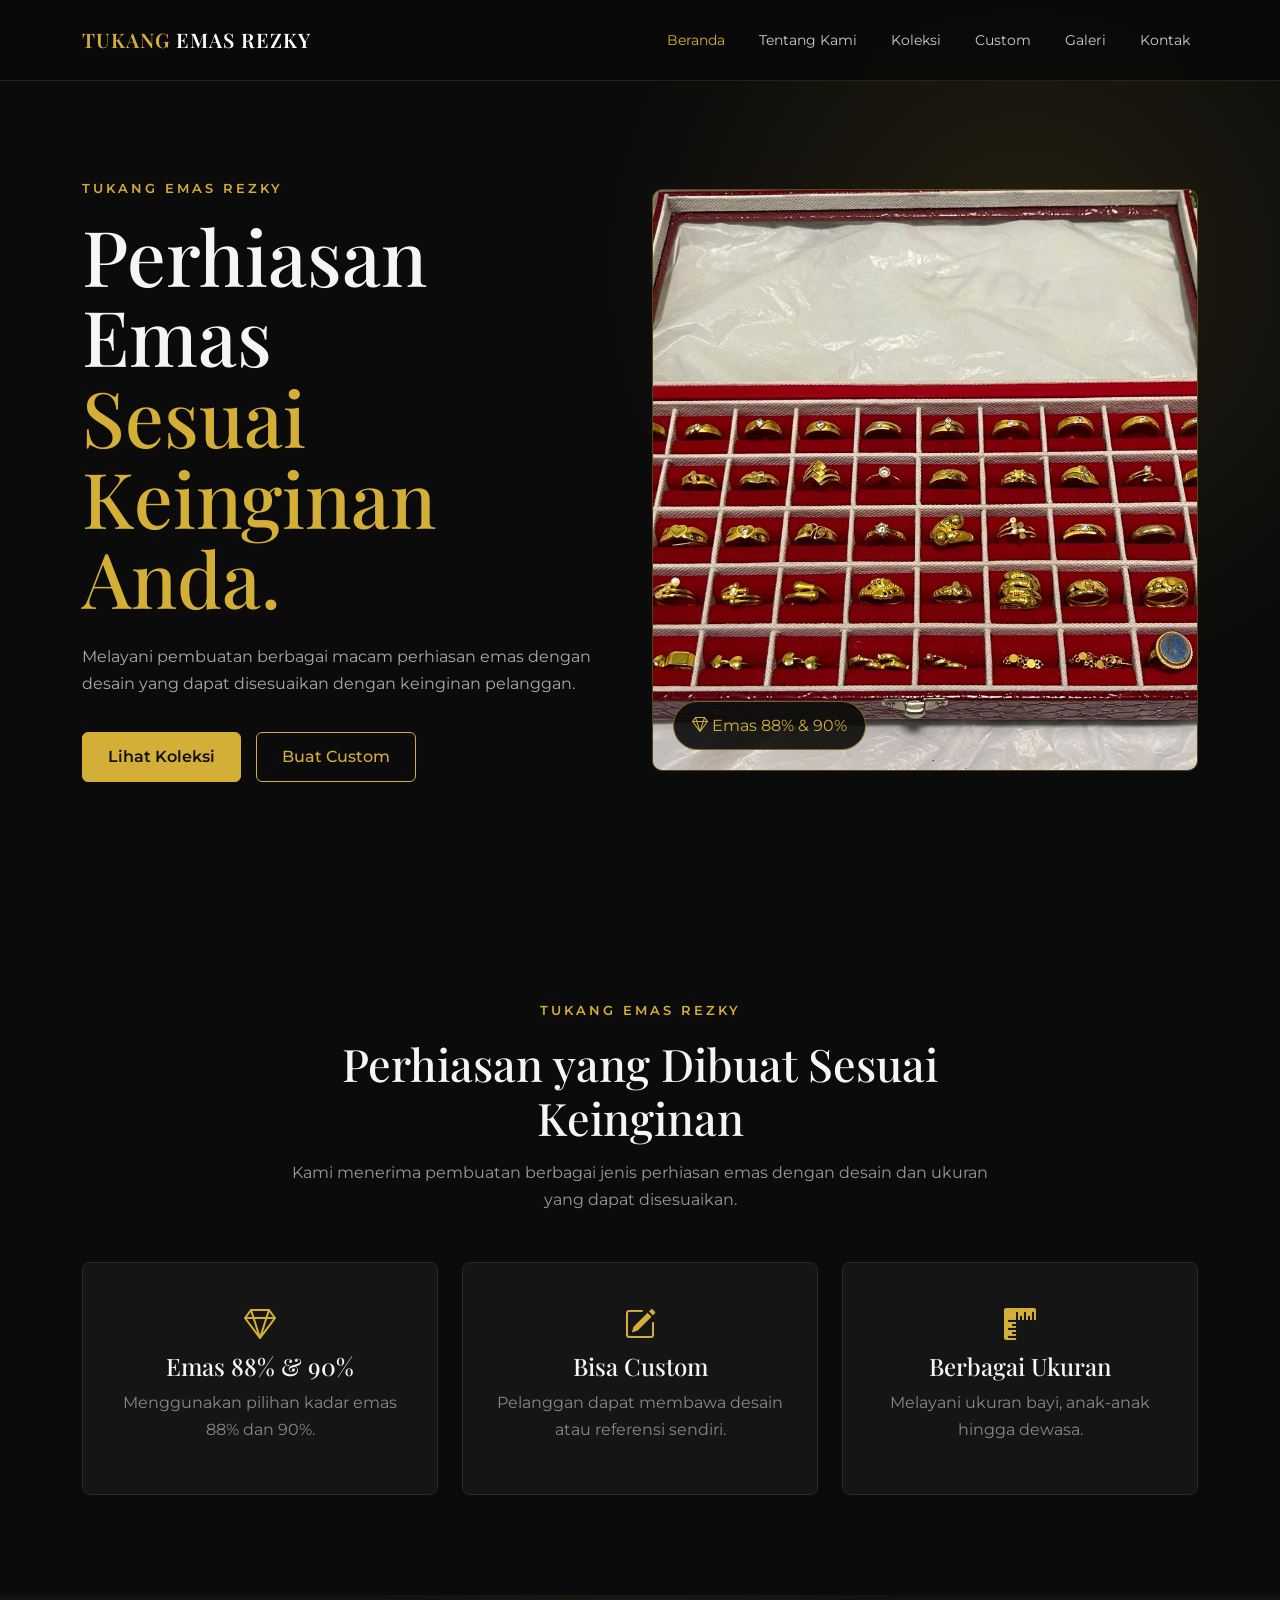
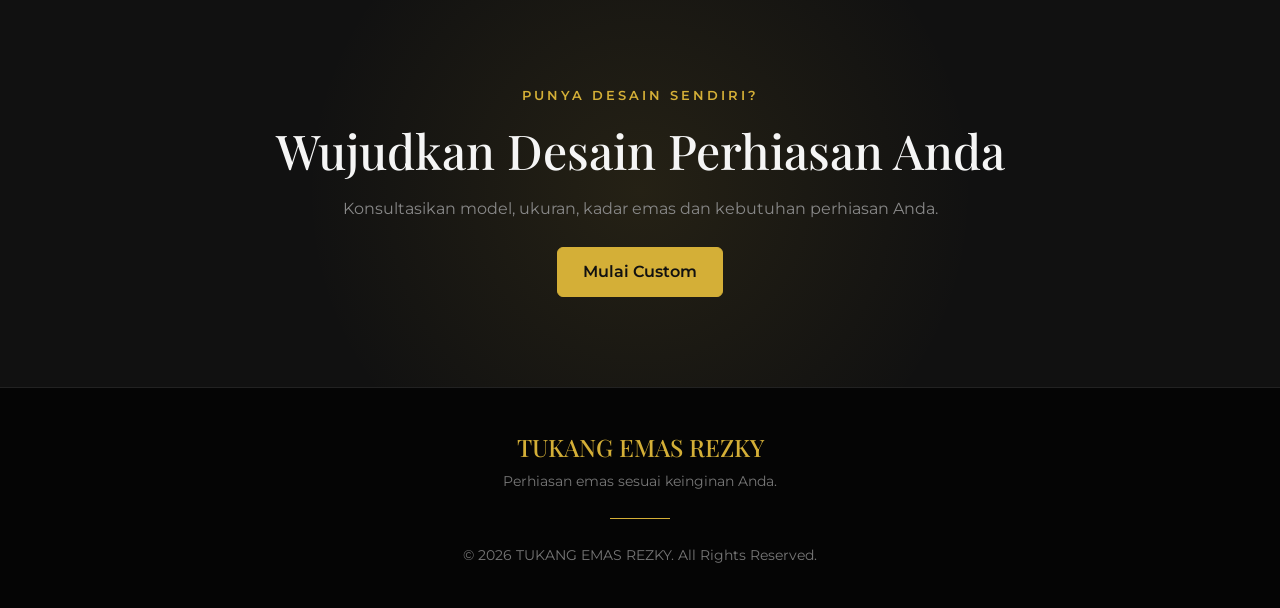
==== index.html @ cf03f1c4 "web tukang emas" ====
<!DOCTYPE html>
<html lang="id">
<head>
    <meta charset="UTF-8">
    <meta name="viewport" content="width=device-width, initial-scale=1.0">

    <title>TUKANG EMAS REZKY | Beranda</title>

    <link href="https://cdn.jsdelivr.net/npm/bootstrap@5.3.3/dist/css/bootstrap.min.css" rel="stylesheet">

    <link rel="stylesheet" href="https://cdn.jsdelivr.net/npm/bootstrap-icons@1.11.3/font/bootstrap-icons.min.css">

    <link href="https://fonts.googleapis.com/css2?family=Montserrat:wght@300;400;500;600;700&family=Playfair+Display:wght@500;600;700&display=swap" rel="stylesheet">

    <link rel="stylesheet" href="style.css">
</head>

<body>

<!-- NAVBAR -->
<nav class="navbar navbar-expand-lg navbar-dark fixed-top">
    <div class="container">

        <a class="navbar-brand" href="index.html">
            <span class="brand-gold">TUKANG</span> EMAS REZKY
        </a>

        <button class="navbar-toggler"
                type="button"
                data-bs-toggle="collapse"
                data-bs-target="#navbarNav">

            <span class="navbar-toggler-icon"></span>

        </button>

        <div class="collapse navbar-collapse" id="navbarNav">

            <ul class="navbar-nav ms-auto">

                <li class="nav-item">
                    <a class="nav-link active" href="index.html">
                        Beranda
                    </a>
                </li>

                <li class="nav-item">
                    <a class="nav-link" href="tentang.html">
                        Tentang Kami
                    </a>
                </li>

                <li class="nav-item">
                    <a class="nav-link" href="koleksi.html">
                        Koleksi
                    </a>
                </li>

                <li class="nav-item">
                    <a class="nav-link" href="custom.html">
                        Custom
                    </a>
                </li>

                <li class="nav-item">
                    <a class="nav-link" href="galeri.html">
                        Galeri
                    </a>
                </li>

                <li class="nav-item">
                    <a class="nav-link" href="kontak.html">
                        Kontak
                    </a>
                </li>

            </ul>

        </div>
    </div>
</nav>


<!-- HERO -->
<section class="hero">

    <div class="container">

        <div class="row align-items-center">

            <div class="col-lg-6 hero-content">

                <p class="small-title">
                    TUKANG EMAS REZKY
                </p>

                <h1>
                    Perhiasan Emas
                    <span>Sesuai Keinginan Anda.</span>
                </h1>

                <p class="hero-text">
                    Melayani pembuatan berbagai macam perhiasan emas
                    dengan desain yang dapat disesuaikan dengan
                    keinginan pelanggan.
                </p>

                <div class="hero-buttons">

                    <a href="koleksi.html" class="btn btn-gold">
                        Lihat Koleksi
                    </a>

                    <a href="custom.html" class="btn btn-outline-gold">
                        Buat Custom
                    </a>

                </div>

            </div>


            <div class="col-lg-6">

                <div class="hero-image">

                    <img src="images/index.jpeg" alt="Perhiasan emas TUKANG EMAS REZKY">

                    <div class="hero-badge">
                        <i class="bi bi-gem"></i>
                        Emas 88% & 90%
                    </div>

                </div>

            </div>

        </div>

    </div>

</section>


<!-- PENGENALAN -->
<section class="section">

    <div class="container">

        <div class="section-heading text-center">

            <p class="small-title">
                TUKANG EMAS REZKY
            </p>

            <h2>
                Perhiasan yang Dibuat Sesuai Keinginan
            </h2>

            <p>
                Kami menerima pembuatan berbagai jenis perhiasan
                emas dengan desain dan ukuran yang dapat disesuaikan.
            </p>

        </div>


        <div class="row g-4 mt-4">

            <div class="col-md-4">

                <div class="home-feature">

                    <i class="bi bi-gem"></i>

                    <h4>
                        Emas 88% & 90%
                    </h4>

                    <p>
                        Menggunakan pilihan kadar emas 88% dan 90%.
                    </p>

                </div>

            </div>


            <div class="col-md-4">

                <div class="home-feature">

                    <i class="bi bi-pencil-square"></i>

                    <h4>
                        Bisa Custom
                    </h4>

                    <p>
                        Pelanggan dapat membawa desain atau
                        referensi sendiri.
                    </p>

                </div>

            </div>


            <div class="col-md-4">

                <div class="home-feature">

                    <i class="bi bi-rulers"></i>

                    <h4>
                        Berbagai Ukuran
                    </h4>

                    <p>
                        Melayani ukuran bayi, anak-anak hingga dewasa.
                    </p>

                </div>

            </div>

        </div>

    </div>

</section>


<!-- CTA -->
<section class="cta-section">

    <div class="container text-center">

        <p class="small-title">
            PUNYA DESAIN SENDIRI?
        </p>

        <h2>
            Wujudkan Desain Perhiasan Anda
        </h2>

        <p>
            Konsultasikan model, ukuran, kadar emas dan kebutuhan
            perhiasan Anda.
        </p>

        <a href="custom.html" class="btn btn-gold">
            Mulai Custom
        </a>

    </div>

</section>


<!-- FOOTER -->
<footer>

    <div class="container text-center">

        <h4>TUKANG EMAS REZKY</h4>

        <p>
            Perhiasan emas sesuai keinginan Anda.
        </p>

        <div class="footer-line"></div>

        <p class="copyright">
            © 2026 TUKANG EMAS REZKY. All Rights Reserved.
        </p>

    </div>

</footer>


<script src="https://cdn.jsdelivr.net/npm/bootstrap@5.3.3/dist/js/bootstrap.bundle.min.js"></script>

<script src="https://code.jquery.com/jquery-3.7.1.min.js"></script>

<script src="script.js"></script>

</body>
</html>
---- style.css ----
/* =========================
   GLOBAL
========================= */

* {
    margin: 0;
    padding: 0;
    box-sizing: border-box;
}

html {
    scroll-behavior: smooth;
}

body {
    font-family: 'Montserrat', sans-serif;
    background: #0b0b0b;
    color: #f5f5f5;
    line-height: 1.7;
}

h1,
h2,
h3,
h4 {
    font-family: 'Playfair Display', serif;
}

img {
    max-width: 100%;
    display: block;
}

a {
    text-decoration: none;
}


/* =========================
   NAVBAR
========================= */

.navbar {
    background: rgba(10, 10, 10, 0.95);
    backdrop-filter: blur(10px);
    padding: 18px 0;
    border-bottom: 1px solid rgba(212, 175, 55, 0.15);
}

.navbar-brand {
    font-family: 'Playfair Display', serif;
    font-size: 1.25rem;
    font-weight: 600;
    letter-spacing: 1px;
    color: white !important;
}

.brand-gold {
    color: #d4af37;
}

.nav-link {
    color: #ccc !important;
    margin-left: 18px;
    font-size: 0.9rem;
    transition: 0.3s;
}

.nav-link:hover,
.nav-link.active {
    color: #d4af37 !important;
}


/* =========================
   HERO
========================= */

.hero {
    min-height: 100vh;
    padding: 150px 0 90px;
    display: flex;
    align-items: center;

    background:
        radial-gradient(
            circle at 80% 30%,
            rgba(212, 175, 55, 0.12),
            transparent 35%
        ),
        #0b0b0b;
}

.hero-content {
    padding-right: 40px;
}

.small-title {
    color: #d4af37;
    letter-spacing: 3px;
    font-size: 0.8rem;
    font-weight: 600;
    margin-bottom: 15px;
}

.hero h1 {
    font-size: clamp(3rem, 6vw, 5rem);
    line-height: 1.05;
    margin-bottom: 25px;
}

.hero h1 span {
    display: block;
    color: #d4af37;
}

.hero-text {
    color: #aaa;
    max-width: 570px;
    margin-bottom: 35px;
}

.hero-buttons {
    display: flex;
    gap: 15px;
    flex-wrap: wrap;
}

.hero-image {
    position: relative;
    overflow: hidden;
    border-radius: 10px;
    border: 1px solid rgba(212, 175, 55, 0.35);
}

.hero-image img {
    width: 100%;
    height: 580px;
    object-fit: cover;
}

.hero-badge {
    position: absolute;
    left: 20px;
    bottom: 20px;

    background: rgba(10, 10, 10, 0.9);
    color: #d4af37;

    padding: 10px 18px;
    border-radius: 30px;

    border: 1px solid rgba(212, 175, 55, 0.5);
}


/* =========================
   BUTTON
========================= */

.btn-gold {
    background: #d4af37;
    color: #111;
    border: 1px solid #d4af37;
    padding: 12px 25px;
    font-weight: 600;
    transition: 0.3s;
}

.btn-gold:hover {
    background: #f0ce5a;
    color: #111;
    transform: translateY(-2px);
}

.btn-outline-gold {
    border: 1px solid #d4af37;
    color: #d4af37;
    padding: 12px 25px;
    font-weight: 500;
    transition: 0.3s;
}

.btn-outline-gold:hover {
    background: #d4af37;
    color: #111;
}

.btn-whatsapp {
    background: #25d366;
    color: white;
    border: none;
    padding: 12px 25px;
    font-weight: 600;
}

.btn-whatsapp:hover {
    background: #1ebe5d;
    color: white;
}


/* =========================
   PAGE HEADER
========================= */

.page-header {
    padding: 170px 0 90px;
    background:
        radial-gradient(
            circle at center,
            rgba(212, 175, 55, 0.10),
            transparent 45%
        ),
        #0b0b0b;
}

.page-header h1 {
    font-size: 3.5rem;
    margin-bottom: 15px;
}

.page-header p:last-child {
    color: #888;
}


/* =========================
   SECTION
========================= */

.section {
    padding: 100px 0;
    background: #0b0b0b;
}

.section-dark {
    background: #111;
}

.section-heading {
    max-width: 700px;
    margin: auto;
}

.section-heading h2 {
    font-size: 2.8rem;
    margin-bottom: 15px;
}

.section-heading > p:last-child {
    color: #999;
}


/* =========================
   HOME FEATURE
========================= */

.home-feature {
    text-align: center;
    background: #151515;
    border: 1px solid #292929;
    border-radius: 8px;
    padding: 35px 25px;
    height: 100%;
    transition: 0.3s;
}

.home-feature:hover {
    transform: translateY(-5px);
    border-color: rgba(212, 175, 55, 0.5);
}

.home-feature i {
    color: #d4af37;
    font-size: 2rem;
    margin-bottom: 20px;
}

.home-feature p {
    color: #888;
}


/* =========================
   ABOUT
========================= */

.about-image {
    overflow: hidden;
    border-radius: 8px;
}

.about-image img {
    width: 100%;
    height: 500px;
    object-fit: cover;
}

.about-content {
    padding-left: 45px;
}

.about-content h2 {
    font-size: 2.7rem;
    margin-bottom: 20px;
}

.about-content p {
    color: #aaa;
}


/* =========================
   SERVICE
========================= */

.service-card {
    background: #181818;
    border: 1px solid #292929;
    border-radius: 8px;
    padding: 35px 25px;
    height: 100%;
    transition: 0.3s;
}

.service-card:hover {
    border-color: rgba(212, 175, 55, 0.5);
    transform: translateY(-5px);
}

.service-card i {
    color: #d4af37;
    font-size: 2rem;
    margin-bottom: 20px;
}

.service-card p {
    color: #888;
}


/* =========================
   COLLECTION
========================= */

.collection-tools {
    display: flex;
    justify-content: center;
    margin-bottom: 25px;
}

.search-box {
    width: 100%;
    max-width: 450px;
    position: relative;
}

.search-box i {
    position: absolute;
    top: 14px;
    left: 15px;
    color: #d4af37;
}

.search-box input {
    width: 100%;
    background: #181818;
    color: white;
    border: 1px solid #333;
    padding: 12px 15px 12px 45px;
    border-radius: 5px;
}

.search-box input:focus {
    outline: none;
    border-color: #d4af37;
}

.filter-buttons {
    margin-bottom: 30px;
}

.filter-btn {
    background: transparent;
    border: none;
    color: #999;
    padding: 8px 16px;
    cursor: pointer;
}

.filter-btn:hover,
.filter-btn.active {
    color: #d4af37;
}


/* =========================
   PRODUCT
========================= */

.product-card {
    background: #181818;
    border: 1px solid #292929;
    border-radius: 8px;
    overflow: hidden;
    height: 100%;
    transition: 0.3s;
}

.product-card:hover {
    transform: translateY(-6px);
    border-color: rgba(212, 175, 55, 0.5);
}

.product-image {
    height: 280px;
    position: relative;
    overflow: hidden;
}

.product-image img {
    width: 100%;
    height: 100%;
    object-fit: cover;
    transition: 0.5s;
}

.product-card:hover .product-image img {
    transform: scale(1.05);
}

.product-category {
    position: absolute;
    top: 15px;
    left: 15px;
    background: #d4af37;
    color: #111;
    padding: 4px 12px;
    border-radius: 20px;
    font-size: 0.7rem;
    font-weight: 600;
}

.product-content {
    padding: 25px;
}

.product-content h4 {
    margin-bottom: 10px;
}

.product-content p {
    color: #999;
    font-size: 0.85rem;
    min-height: 70px;
}


/* =========================
   MODAL
========================= */

.custom-modal {
    background: #151515;
    color: white;
    border: 1px solid rgba(212, 175, 55, 0.3);
}

.modal-header {
    border-bottom: 1px solid #333;
}

.modal-product-image {
    width: 100%;
    height: 400px;
    object-fit: cover;
    border-radius: 5px;
}

.modal-info {
    margin: 25px 0;
}

.modal-info p {
    color: #aaa;
}


/* =========================
   CUSTOM FORM
========================= */

.custom-form-card {
    background: #151515;
    padding: 45px;
    border-radius: 10px;
    border: 1px solid #292929;
}

.custom-form-card label {
    display: block;
    margin-bottom: 8px;
    font-size: 0.9rem;
}

.form-control,
.form-select,
.input-group-text {
    background: #202020;
    border: 1px solid #363636;
    color: white;
}

.form-control::placeholder {
    color: #777;
}

.form-control:focus,
.form-select:focus {
    background: #202020;
    color: white;
    border-color: #d4af37;
    box-shadow: none;
}

.form-select option {
    background: #202020;
    color: white;
}

.input-group-text {
    color: #d4af37;
}


/* =========================
   PURITY
========================= */

.purity-options {
    display: flex;
    gap: 15px;
}

.purity-option {
    margin: 0;
}

.purity-option input {
    display: none;
}

.purity-option span {
    display: block;
    padding: 12px 30px;
    border: 1px solid #444;
    border-radius: 5px;
    color: #bbb;
    cursor: pointer;
    transition: 0.3s;
}

.purity-option input:checked + span {
    background: #d4af37;
    color: #111;
    border-color: #d4af37;
}


/* =========================
   ESTIMATE
========================= */

.estimate-box {
    background: #0c0c0c;
    border: 1px solid rgba(212, 175, 55, 0.3);
    padding: 25px;
    border-radius: 8px;
    text-align: center;
    margin: 25px 0;
}

.estimate-title {
    color: #d4af37;
    margin-bottom: 10px;
}

.estimate-result {
    font-family: 'Playfair Display', serif;
    font-size: 2rem;
    color: white;
}

.estimate-box p {
    color: #777;
    font-size: 0.75rem;
    margin: 3px 0;
}

.form-buttons {
    display: flex;
    gap: 12px;
    flex-wrap: wrap;
}

.error-message {
    color: #ff6b6b;
    font-size: 0.75rem;
}


/* =========================
   GALLERY
========================= */

.gallery-item {
    height: 350px;
    overflow: hidden;
    border-radius: 8px;
    border: 1px solid #292929;
}

.gallery-item img {
    width: 100%;
    height: 100%;
    object-fit: cover;
    transition: 0.5s;
}

.gallery-item:hover img {
    transform: scale(1.05);
}


/* =========================
   CONTACT
========================= */

.contact-section {
    background: #0b0b0b;
}

.contact-description {
    color: #999;
    max-width: 550px;
    margin-bottom: 30px;
}

.contact-section h2 {
    font-size: 3rem;
}

.contact-card {
    background: #151515;
    padding: 35px;
    border: 1px solid #292929;
    border-radius: 8px;
}

.contact-item {
    display: flex;
    gap: 20px;
    margin-bottom: 25px;
}

.contact-item:last-child {
    margin-bottom: 0;
}

.contact-item i {
    color: #d4af37;
    font-size: 1.5rem;
}

.contact-item p {
    color: #999;
    margin: 0;
}


/* =========================
   CTA
========================= */

.cta-section {
    padding: 90px 20px;
    background:
        radial-gradient(
            circle at center,
            rgba(212, 175, 55, 0.10),
            transparent 50%
        ),
        #111;
}

.cta-section h2 {
    font-size: 3rem;
    margin-bottom: 15px;
}

.cta-section p:not(.small-title) {
    color: #888;
    margin-bottom: 25px;
}


/* =========================
   FOOTER
========================= */

footer {
    background: #050505;
    padding: 45px 0 25px;
    border-top: 1px solid #222;
}

footer h4 {
    color: #d4af37;
}

footer p {
    color: #777;
    font-size: 0.85rem;
}

.footer-line {
    width: 60px;
    height: 1px;
    background: #d4af37;
    margin: 25px auto;
}


/* =========================
   RESPONSIVE
========================= */

@media (max-width: 991px) {

    .nav-link {
        margin-left: 0;
    }

    .hero-content {
        padding-right: 0;
        margin-bottom: 50px;
    }

    .about-content {
        padding-left: 0;
        margin-top: 40px;
    }

}

@media (max-width: 767px) {

    .section {
        padding: 70px 0;
    }

    .hero {
        padding-top: 130px;
    }

    .hero h1 {
        font-size: 3rem;
    }

    .hero-image img {
        height: 380px;
    }

    .page-header h1 {
        font-size: 2.7rem;
    }

    .about-image img {
        height: 350px;
    }

    .custom-form-card {
        padding: 25px;
    }

    .cta-section h2 {
        font-size: 2.3rem;
    }

}
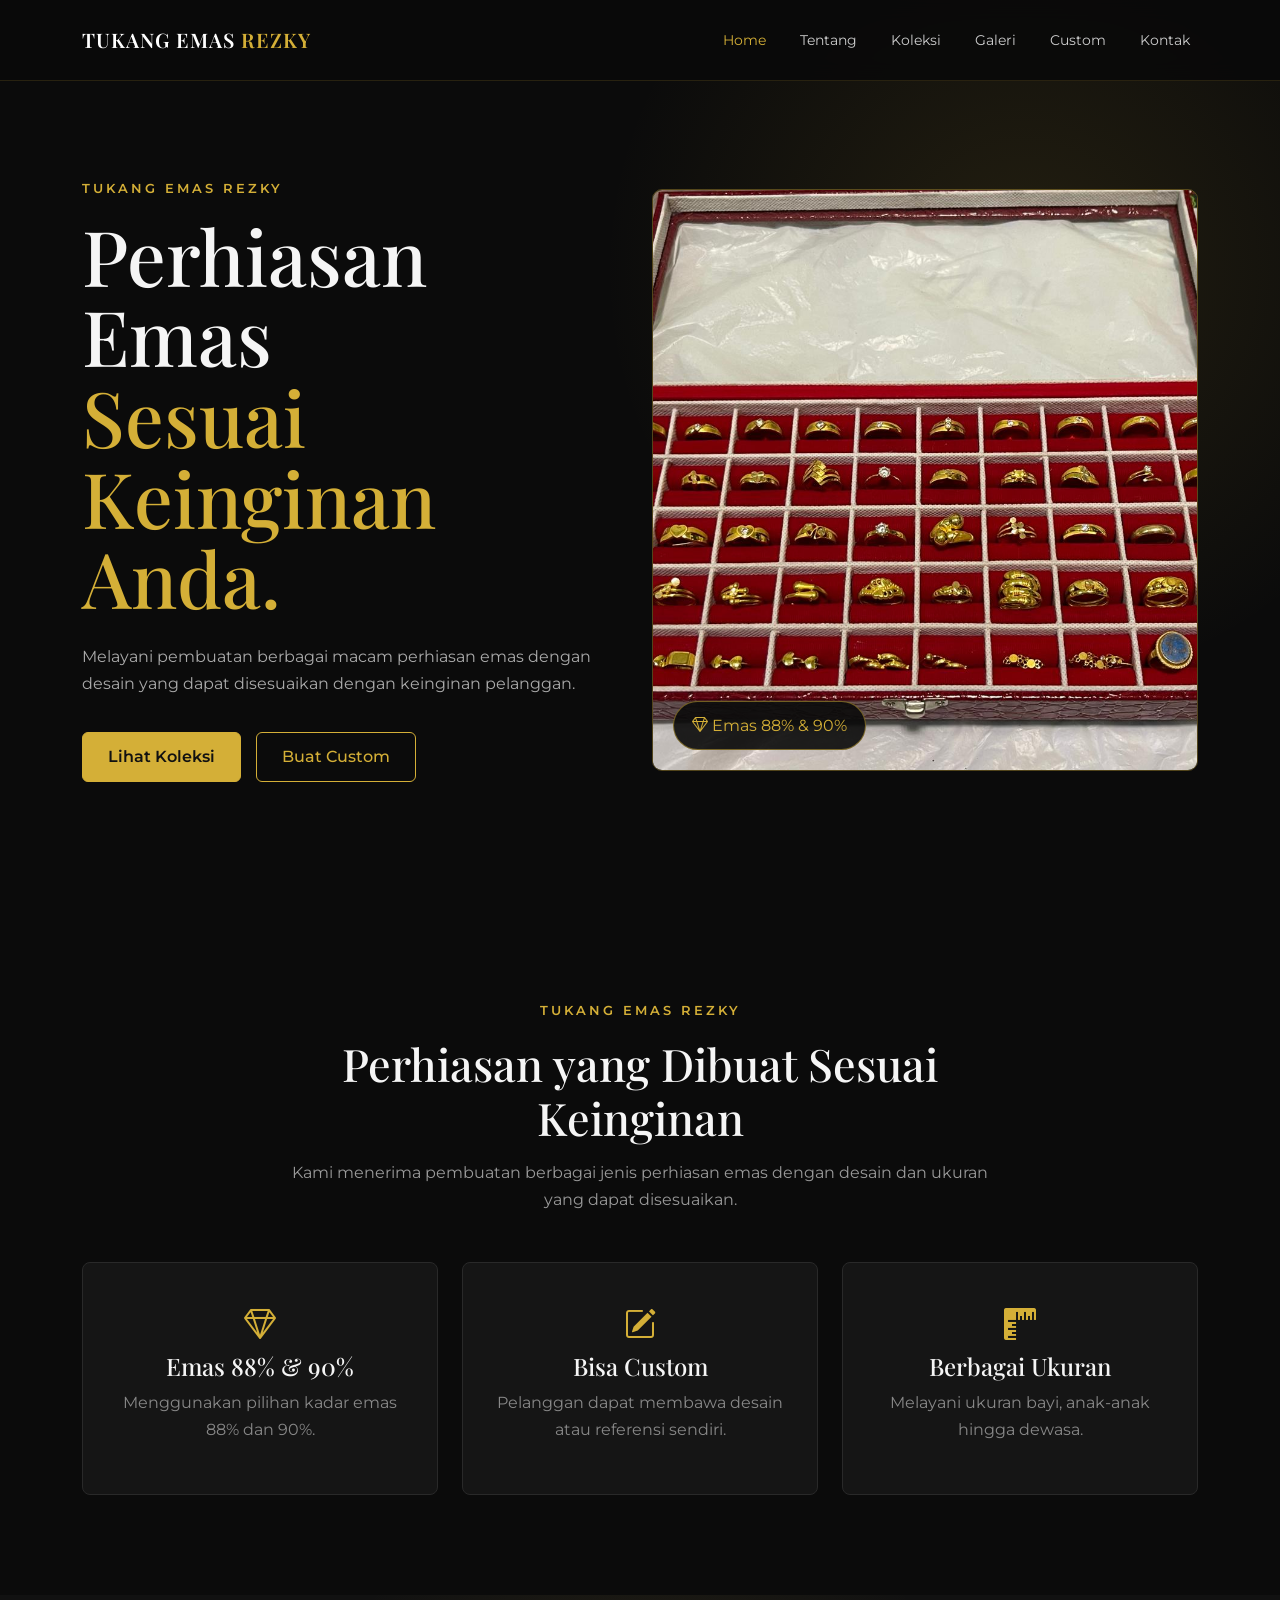
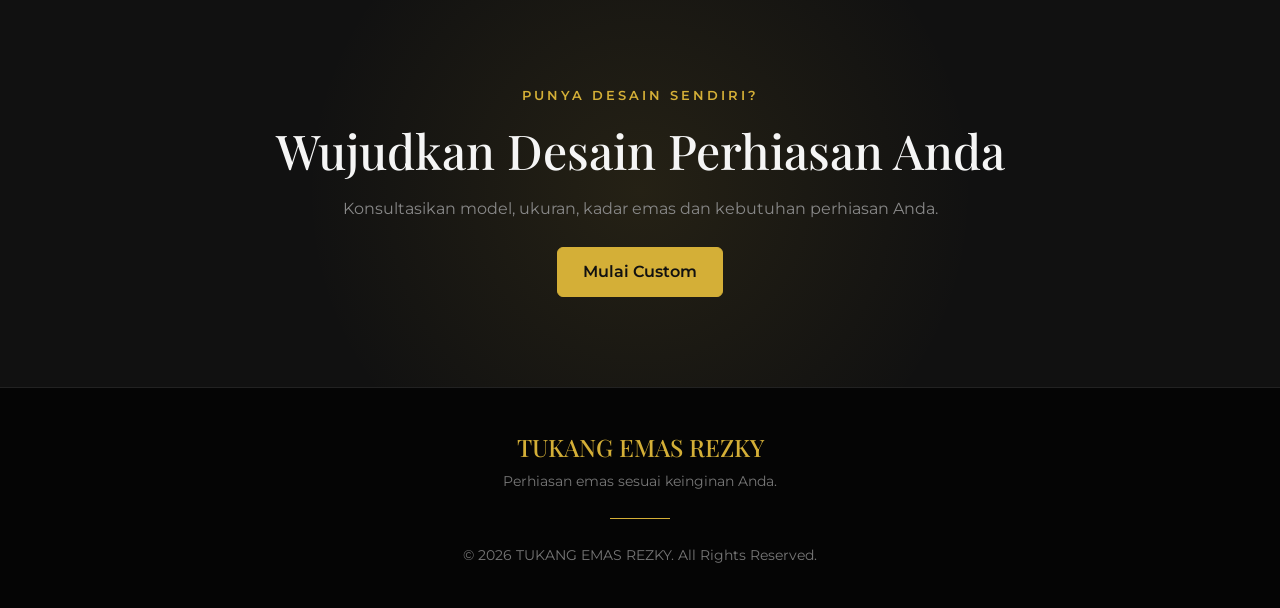
==== commit 2b16b620: "update database web" ====
--- a/index.html
+++ b/index.html
@@ -18,12 +18,18 @@
 <body>
 
 <!-- NAVBAR -->
-<nav class="navbar navbar-expand-lg navbar-dark fixed-top">
+<nav class="navbar navbar-expand-lg fixed-top">
+
     <div class="container">
 
-        <a class="navbar-brand" href="index.html">
-            <span class="brand-gold">TUKANG</span> EMAS REZKY
+        <a class="navbar-brand"
+           href="index.html">
+
+            TUKANG EMAS
+            <span class="brand-gold">REZKY</span>
+
         </a>
+
 
         <button class="navbar-toggler"
                 type="button"
@@ -34,42 +40,50 @@
 
         </button>
 
-        <div class="collapse navbar-collapse" id="navbarNav">
+
+        <div class="collapse navbar-collapse"
+             id="navbarNav">
 
             <ul class="navbar-nav ms-auto">
 
                 <li class="nav-item">
-                    <a class="nav-link active" href="index.html">
-                        Beranda
-                    </a>
-                </li>
-
-                <li class="nav-item">
-                    <a class="nav-link" href="tentang.html">
-                        Tentang Kami
-                    </a>
-                </li>
-
-                <li class="nav-item">
-                    <a class="nav-link" href="koleksi.html">
+                    <a class="nav-link active"
+                       href="index.html">
+                        Home
+                    </a>
+                </li>
+
+                <li class="nav-item">
+                    <a class="nav-link"
+                       href="tentang.html">
+                        Tentang
+                    </a>
+                </li>
+
+                <li class="nav-item">
+                    <a class="nav-link"
+                       href="koleksi.html">
                         Koleksi
                     </a>
                 </li>
 
                 <li class="nav-item">
-                    <a class="nav-link" href="custom.html">
+                    <a class="nav-link"
+                       href="galeri.html">
+                        Galeri
+                    </a>
+                </li>
+
+                <li class="nav-item">
+                    <a class="nav-link"
+                       href="estimasi.html">
                         Custom
                     </a>
                 </li>
 
                 <li class="nav-item">
-                    <a class="nav-link" href="galeri.html">
-                        Galeri
-                    </a>
-                </li>
-
-                <li class="nav-item">
-                    <a class="nav-link" href="kontak.html">
+                    <a class="nav-link"
+                       href="kontak.html">
                         Kontak
                     </a>
                 </li>
@@ -77,7 +91,9 @@
             </ul>
 
         </div>
-    </div>
+
+    </div>
+
 </nav>
 
 
@@ -111,7 +127,7 @@
                         Lihat Koleksi
                     </a>
 
-                    <a href="custom.html" class="btn btn-outline-gold">
+                    <a href="estimasi.html" class="btn btn-outline-gold">
                         Buat Custom
                     </a>
 
@@ -249,7 +265,7 @@
             perhiasan Anda.
         </p>
 
-        <a href="custom.html" class="btn btn-gold">
+        <a href="estimasi.html" class="btn btn-gold">
             Mulai Custom
         </a>
 
